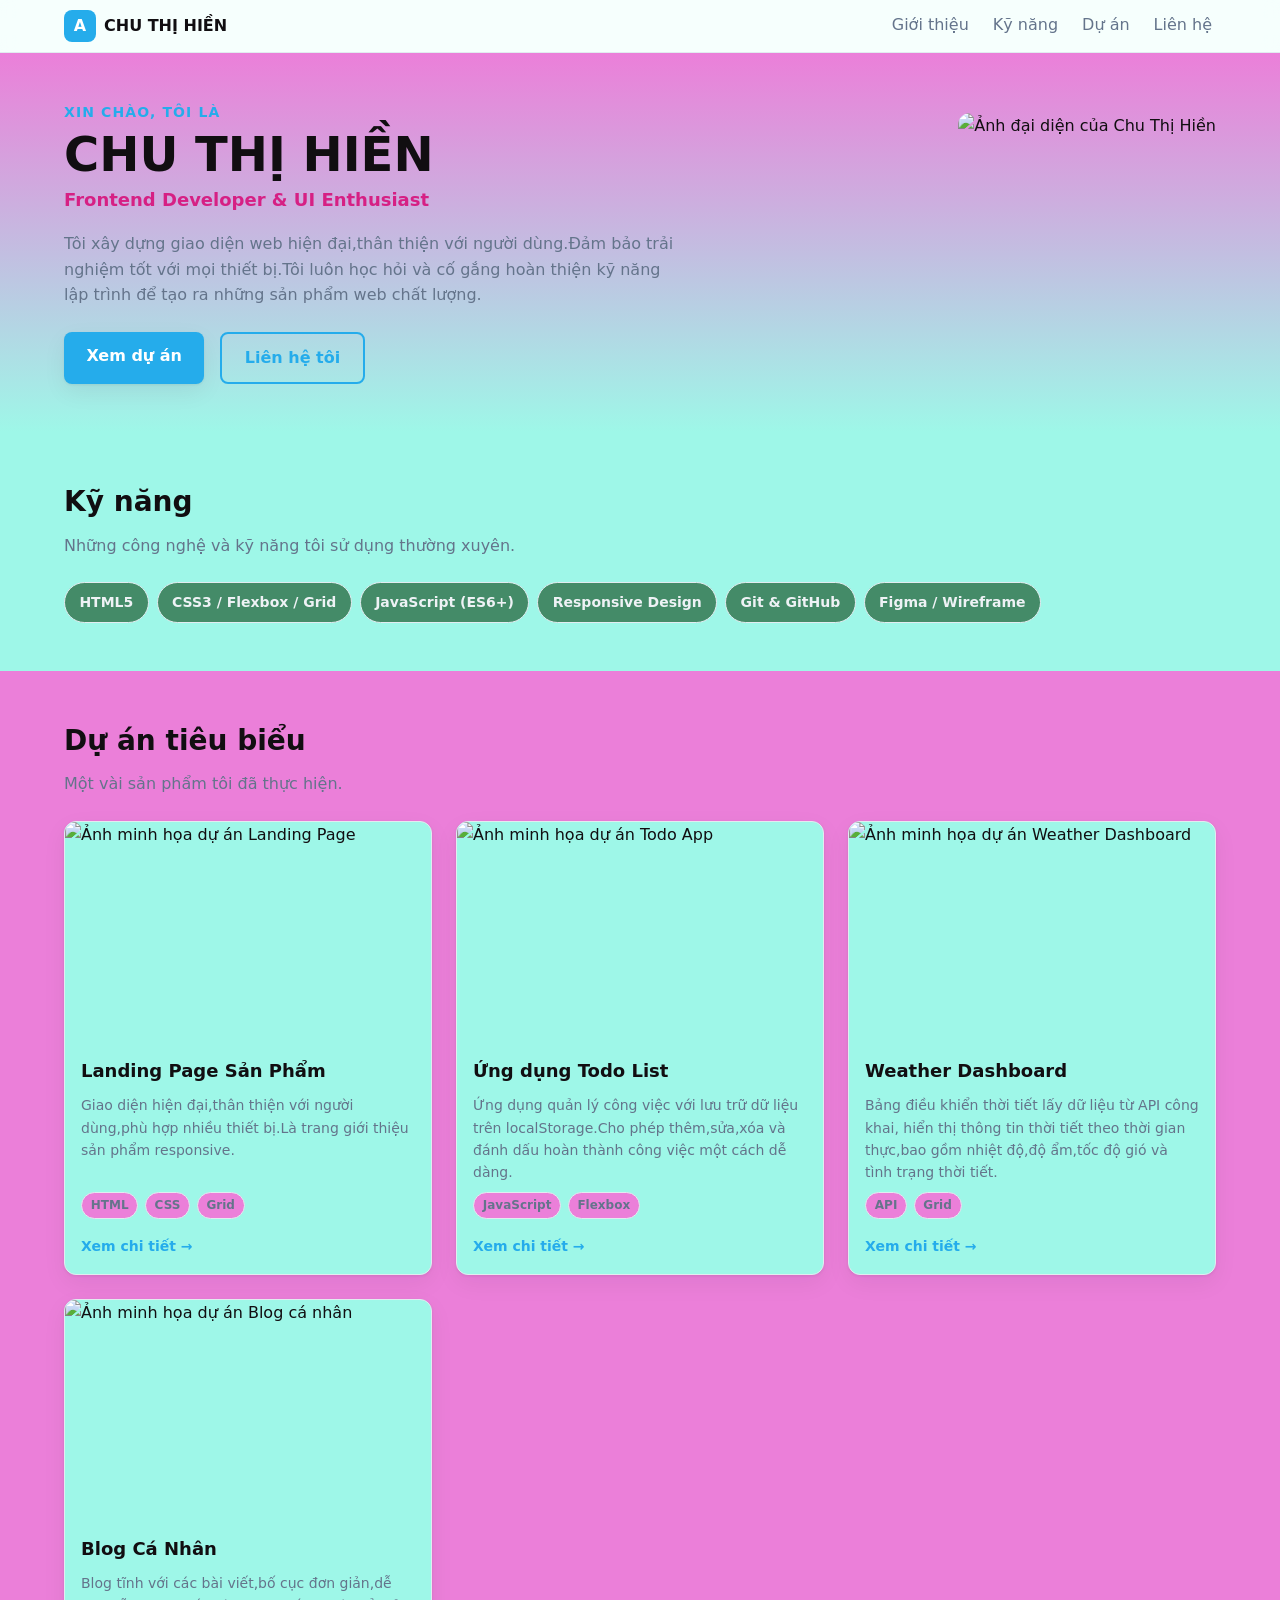
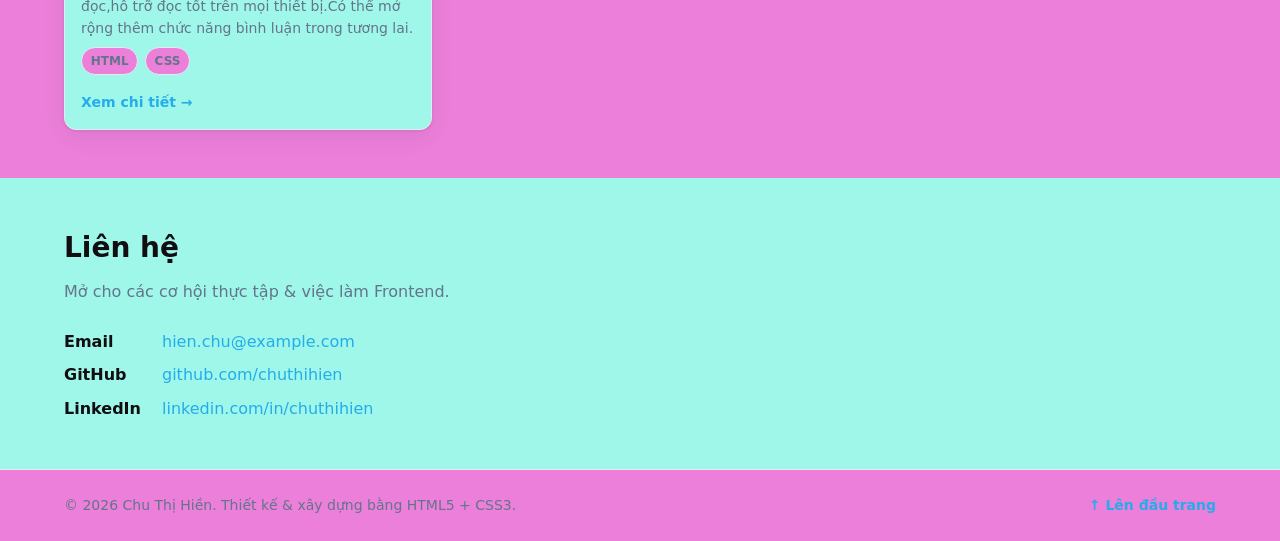
==== index (1).html @ 9459535f "Add index.html" ====
<!DOCTYPE html>
<!-- lang="vi" khai báo ngôn ngữ trang → hỗ trợ screen reader & SEO -->
<html lang="vi">

<head>
  <!-- ========== METADATA BẮT BUỘC ========== -->
  <meta charset="UTF-8" />
  <!-- viewport: nền tảng của responsive mobile-first, khóa tỉ lệ 1:1 với thiết bị -->
  <meta name="viewport" content="width=device-width, initial-scale=1.0" />
  <meta name="description" content="Portfolio CV của CHU THỊ HIỀN – Frontend Developer. Dự án, kỹ năng và thông tin liên hệ." />
  <meta name="author" content="CHU THỊ HIỀN" />
  <title>CHU THỊ HIỀN · Frontend Developer</title>

  <!-- Liên kết tới file CSS tách rời (yêu cầu của bài) -->
  <link rel="stylesheet" href="./assets/css/styles.css" />
  <link rel="stylesheet" href="https://cdnjs.cloudflare.com/ajax/libs/animate.css/4.1.1/animate.min.css" />
</head>

<body>

  <!-- ========================================================== -->
  <!-- HEADER: nhận diện + điều hướng chính                        -->
  <!-- ========================================================== -->
  <header class="site-header animate__animated animate__fadeInDown">
    <div class="container header-inner">
      <!-- Thương hiệu cá nhân -->
      <a class="brand" href="#top" aria-label="Về đầu trang">
        <span class="brand-mark" aria-hidden="true">A</span>
        <span class="brand-name">CHU THỊ HIỀN</span>
      </a>

      <!-- NAV dùng Flexbox (xem styles.css) -->
      <nav class="main-nav" aria-label="Điều hướng chính">
        <ul class="nav-list">
          <li><a href="#about">Giới thiệu</a></li>
          <li><a href="#skills">Kỹ năng</a></li>
          <li><a href="#projects">Dự án</a></li>
          <li><a href="#contact">Liên hệ</a></li>
        </ul>
      </nav>
    </div>
  </header>

  <!-- ========================================================== -->
  <!-- MAIN: toàn bộ nội dung chính của trang                      -->
  <!-- ========================================================== -->
  <main id="top">
    <!-- ----- SECTION: Giới thiệu / Hero ----- -->
    <section id="about" class="hero">
      <div class="container hero-inner">
        <div class="hero-text animate__animated animate__fadeInLeft">
          <p class="eyebrow">Xin chào, tôi là</p>
          <h1 class="hero-title">CHU THỊ HIỀN</h1>
          <p class="hero-role">Frontend Developer &amp; UI Enthusiast</p>
          <p class="hero-desc">
            Tôi xây dựng giao diện web hiện đại,thân thiện với người dùng.Đảm bảo
            trải nghiệm tốt với mọi thiết bị.Tôi luôn học hỏi và cố gắng hoàn thiện
            kỹ năng lập trình để tạo ra những sản phẩm web chất lượng. 
          </p>
          <div class="hero-actions">
            <a class="btn btn-primary" href="#projects">Xem dự án</a>
            <a class="btn btn-outline" href="#contact">Liên hệ tôi</a>
          </div>
        </div>

        <!-- Ảnh đại diện: dùng placeholder, thay bằng ảnh thật của bạn -->
        <figure class="hero-avatar animate__animated animate__fadeInRight">
          <img
            src="./assets/img/co_hoi_nghe_cong_nghe_thong_tin_6_43fd486bcc.jpg"
            alt="Ảnh đại diện của Chu Thị Hiền"
            width="320" height="320" />
        </figure>
      </div>
    </section>

    <!-- ----- SECTION: Kỹ năng ----- -->
    <section id="skills" class="section">
      <div class="container">
        <h2 class="section-title">Kỹ năng</h2>
        <p class="section-sub">Những công nghệ và kỹ năng tôi sử dụng thường xuyên.</p>

        <ul class="skill-grid">
          <li class="skill-chip">HTML5</li>
          <li class="skill-chip">CSS3 / Flexbox / Grid</li>
          <li class="skill-chip">JavaScript (ES6+)</li>
          <li class="skill-chip">Responsive Design</li>
          <li class="skill-chip">Git &amp; GitHub</li>
          <li class="skill-chip">Figma / Wireframe</li>
        </ul>
      </div>
    </section>

    <!-- ----- SECTION: Dự án (danh sách thẻ dùng CSS Grid) ----- -->
    <section id="projects" class="section section-muted">
      <div class="container">
        <h2 class="section-title">Dự án tiêu biểu</h2>
        <p class="section-sub">Một vài sản phẩm tôi đã thực hiện.</p>

        <!-- .project-grid dùng CSS Grid (xem styles.css) -->
        <div class="project-grid">

          <!-- Mỗi thẻ là một <article> độc lập, có thể đứng riêng -->
          <article class="card">
            <img class="card-media"
              src="assets/img/cong-nghe-thong-tin.jpg"
              alt="Ảnh minh họa dự án Landing Page" width="600" height="360" />
            <div class="card-body">
              <h3 class="card-title">Landing Page Sản Phẩm</h3>
              <p class="card-desc">
               Giao diện hiện đại,thân thiện với người dùng,phù hợp nhiều thiết bị.Là trang giới thiệu sản phẩm responsive.
              </p>
              <ul class="tag-list">
                <li>HTML</li>
                <li>CSS</li>
                <li>Grid</li>
              </ul>
              <a class="card-link" href="#">Xem chi tiết →</a>
            </div>
          </article>

          <article class="card">
            <img class="card-media"
              src="assets/img/images.jpg"
              alt="Ảnh minh họa dự án Todo App" width="600" height="360" />
            <div class="card-body">
              <h3 class="card-title">Ứng dụng Todo List</h3>
              <p class="card-desc">
                Ứng dụng quản lý công việc với lưu trữ dữ liệu trên localStorage.Cho phép thêm,sửa,xóa và đánh dấu hoàn thành công việc một cách dễ dàng.
              </p>
              <ul class="tag-list">
                <li>JavaScript</li>
                <li>Flexbox</li>
              </ul>
              <a class="card-link" href="#">Xem chi tiết →</a>
            </div>
          </article>

          <article class="card">
            <img class="card-media"
              src="assets/img/nganh-cntt-1-1.jpg"
              alt="Ảnh minh họa dự án Weather Dashboard" width="600" height="360" />
            <div class="card-body">
              <h3 class="card-title">Weather Dashboard</h3>
              <p class="card-desc">
                Bảng điều khiển thời tiết lấy dữ liệu từ API công khai, hiển thị thông tin thời tiết theo thời gian thực,bao gồm nhiệt độ,độ ẩm,tốc độ gió và tình trạng thời tiết.
              </p>
              <ul class="tag-list">
                <li>API</li>
                <li>Grid</li>
              </ul>
              <a class="card-link" href="#">Xem chi tiết →</a>
            </div>
          </article>

          <article class="card">
            <img class="card-media"
              src="assets/img/31-12-2017-cong-bo-10-su-kien-cong-nghe-thong-tin-truyen-thong-tieu-bieu-nam-2017-22904cea-details-626x400.jpg"
              alt="Ảnh minh họa dự án Blog cá nhân" width="600" height="360" />
            <div class="card-body">
              <h3 class="card-title">Blog Cá Nhân</h3>
              <p class="card-desc">
                Blog tĩnh với các bài viết,bố cục đơn giản,dễ đọc,hỗ trỡ đọc tốt trên mọi thiết bị.Có thể mở rộng thêm chức năng bình luận trong tương lai.
              </p>
              <ul class="tag-list">
                <li>HTML</li>
                <li>CSS</li>
              </ul>
              <a class="card-link" href="#">Xem chi tiết →</a>
            </div>
          </article>

        </div><!-- /.project-grid -->
      </div>
    </section>

    <!-- ----- SECTION: Liên hệ ----- -->
    <section id="contact" class="section">
      <div class="container contact-inner">
        <h2 class="section-title">Liên hệ</h2>
        <p class="section-sub">Mở cho các cơ hội thực tập &amp; việc làm Frontend.</p>

        <ul class="contact-list">
          <li><span class="contact-label">Email</span> <a href="mailto:hien.chu@example.com">hien.chu@example.com</a></li>
          <li><span class="contact-label">GitHub</span> <a href="#">github.com/chuthihien</a></li>
          <li><span class="contact-label">LinkedIn</span> <a href="#">linkedin.com/in/chuthihien</a></li>
        </ul>
      </div>
    </section>

  </main>

  <!-- ========================================================== -->
  <!-- FOOTER                                                      -->
  <!-- ========================================================== -->
  <footer class="site-footer">
    <div class="container footer-inner">
      <p>© 2026 Chu Thị Hiền. Thiết kế &amp; xây dựng bằng HTML5 + CSS3.</p>
      <a href="#top" class="to-top">↑ Lên đầu trang</a>
    </div>
  </footer>

</body>

</html>
---- assets/css/styles.css ----
/* ==========================================================================
   PORTFOLIO CV – styles.css
   Chiến lược: MOBILE-FIRST
   - Mặc định (ngoài media query) = giao diện cho màn hình nhỏ nhất (~360px)
   - @media (min-width: 768px)  → nâng cấp cho tablet
   - @media (min-width: 1280px) → nâng cấp cho desktop
   ========================================================================== */

/* ==========================================================================
   1. DESIGN TOKENS – biến hệ thống thị giác (màu, chữ, khoảng cách, bo góc)
   Dùng custom properties để thay đổi tập trung, nhất quán toàn trang.
   ========================================================================== */
:root {
  /* --- Bảng màu --- */
  --color-primary: #25aceb;      /* xanh thương hiệu */
  --color-primary-dark: #eef2f5;
  --color-accent: #d62084;       /* tím nhấn */
  --color-text: #110e11;         /* chữ chính */
  --color-text-soft: #64748b;    /* chữ phụ */
  --color-bg: #9ef7e8;           /* nền trang */
  --color-surface: #eb7fd9;      /* nền vùng nhấn */
  --color-border: #e2ecf0;       /* viền */
  --color-chip: #448b68;         /* nền chip kỹ năng */

  /* --- Typography --- */
  --font-base: system-ui, -apple-system, "Segoe UI", Roboto, Helvetica, Arial, sans-serif;
  --fs-sm: 0.875rem;   /* 14px */
  --fs-base: 1rem;     /* 16px */
  --fs-lg: 1.125rem;   /* 18px */
  --fs-h2: 1.5rem;     /* 24px */
  --fs-h1: 2rem;       /* 32px (sẽ tăng ở desktop) */
  --lh-base: 1.6;

  /* --- Khoảng cách (spacing scale) --- */
  --space-1: 0.5rem;
  --space-2: 1rem;
  --space-3: 1.5rem;
  --space-4: 2rem;
  --space-5: 3rem;

  /* --- Bố cục --- */
  --container-max: 1200px;
  --radius: 12px;
  --radius-sm: 8px;
  --shadow: 0 1px 3px rgba(15, 23, 42, 0.08), 0 8px 24px rgba(15, 23, 42, 0.06);
}

/* ==========================================================================
   2. CHUẨN HÓA BOX MODEL + RESET CƠ BẢN
   ========================================================================== */
*,
*::before,
*::after {
  box-sizing: border-box;   /* width đã bao gồm padding + border → dễ tính toán */
}

* {
  margin: 0;
  padding: 0;
}

html {
  scroll-behavior: smooth;        /* cuộn mượt khi bấm nav */
  -webkit-text-size-adjust: 100%; /* chống iOS tự phóng chữ */
}

body {
  font-family: var(--font-base);
  font-size: var(--fs-base);
  line-height: var(--lh-base);
  color: var(--color-text);
  background: var(--color-bg);
  overflow-x: hidden; /* LƯỚI AN TOÀN chống cuộn ngang; bố cục bên dưới vẫn tự đúng */
}

img {
  display: block;
  max-width: 100%;  /* ảnh không bao giờ tràn khung → không gây cuộn ngang */
  height: auto;
}

a {
  color: inherit;
  text-decoration: none;
}

ul {
  list-style: none;
}

/* ==========================================================================
   3. LAYOUT DÙNG LẠI – .container
   ========================================================================== */
.container {
  width: 100%;
  max-width: var(--container-max);
  margin-inline: auto;
  padding-inline: var(--space-2); /* lề ngang an toàn trên mobile */
}

.section {
  padding-block: var(--space-5);
}

.section-muted {
  background: var(--color-surface);
}

.section-title {
  font-size: var(--fs-h2);
  margin-bottom: var(--space-1);
}

.section-sub {
  color: var(--color-text-soft);
  margin-bottom: var(--space-3);
}

/* ==========================================================================
   4. HEADER + NAV (FLEXBOX)
   Mobile: thương hiệu trên, menu xuống dòng và tự wrap → không tràn ngang.
   ========================================================================== */
.site-header {
  position: sticky;
  top: 0;
  z-index: 10;
  background: rgba(255, 255, 255, 0.9);
  backdrop-filter: blur(8px);
  border-bottom: 1px solid var(--color-border);
}

.header-inner {
  display: flex;             /* FLEXBOX */
  flex-wrap: wrap;           /* cho phép xuống dòng trên màn hình hẹp */
  align-items: center;
  justify-content: space-between;
  gap: var(--space-1);
  padding-block: var(--space-1);
}

.brand {
  display: flex;
  align-items: center;
  gap: var(--space-1);
  font-weight: 700;
}

.brand-mark {
  display: grid;
  place-items: center;
  width: 2rem;
  height: 2rem;
  border-radius: var(--radius-sm);
  background: var(--color-primary);
  color: #fff;
  font-weight: 800;
}

/* Danh sách nav cũng là flex container */
.nav-list {
  display: flex;            /* FLEXBOX cho thanh điều hướng */
  flex-wrap: wrap;
  gap: var(--space-2);
}

.nav-list a {
  display: inline-block;
  padding: 0.25rem 0.25rem;
  color: var(--color-text-soft);
  font-weight: 500;
  border-bottom: 2px solid transparent;
  transition: color 0.15s, border-color 0.15s;
}

.nav-list a:hover,
.nav-list a:focus-visible {
  color: var(--color-primary);
  border-bottom-color: var(--color-primary);
}

/* ==========================================================================
   5. HERO / GIỚI THIỆU
   Mobile: xếp dọc (text trên, avatar dưới). Desktop: 2 cột.
   ========================================================================== */
.hero {
  padding-block: var(--space-5);
  background: linear-gradient(180deg, var(--color-surface), var(--color-bg));
}

.hero-inner {
  display: flex;
  flex-direction: column;     /* mobile-first: xếp dọc */
  gap: var(--space-4);
  align-items: flex-start;
}

.eyebrow {
  color: var(--color-primary);
  font-weight: 600;
  text-transform: uppercase;
  letter-spacing: 0.08em;
  font-size: var(--fs-sm);
}

.hero-title {
  font-size: var(--fs-h1);
  line-height: 1.15;
  margin-block: 0.25rem;
}

.hero-role {
  font-size: var(--fs-lg);
  color: var(--color-accent);
  font-weight: 600;
  margin-bottom: var(--space-2);
}

.hero-desc {
  color: var(--color-text-soft);
  max-width: 60ch;
  margin-bottom: var(--space-3);
}

.hero-actions {
  display: flex;
  flex-wrap: wrap;
  gap: var(--space-2);
}

.hero-avatar img {
  border-radius: var(--radius);
  /* box-shadow: var(--shadow); */
  width: 100%;
  /* max-width: 260px; */
}

/* --- Nút bấm --- */
.btn {
  display: inline-block;
  padding: 0.7rem 1.4rem;
  border-radius: var(--radius-sm);
  font-weight: 600;
  text-align: center;
  transition: transform 0.12s, background 0.15s, box-shadow 0.15s;
}

.btn:active { transform: translateY(1px); }

.btn-primary {
  background: var(--color-primary);
  color: #fff;
  box-shadow: var(--shadow);
}
.btn-primary:hover { background: var(--color-primary-dark); }

.btn-outline {
  border: 2px solid var(--color-primary);
  color: var(--color-primary);
}
.btn-outline:hover { background: var(--color-chip); }

/* ==========================================================================
   6. KỸ NĂNG – chip tự wrap bằng flex
   ========================================================================== */
.skill-grid {
  display: flex;
  flex-wrap: wrap;
  gap: var(--space-1);
}

.skill-chip {
  background: var(--color-chip);
  color: var(--color-primary-dark);
  border: 1px solid var(--color-border);
  padding: 0.5rem 0.9rem;
  border-radius: 999px;
  font-size: var(--fs-sm);
  font-weight: 600;
}

/* ==========================================================================
   7. DỰ ÁN – CSS GRID cho danh sách thẻ
   Mobile: 1 cột. Tablet: 2 cột. Desktop: 3 cột.
   ========================================================================== */
.project-grid {
  display: grid;                       /* CSS GRID */
  grid-template-columns: 1fr;          /* mobile-first: 1 cột */
  gap: var(--space-3);
}

.card {
  background: var(--color-bg);
  border: 1px solid var(--color-border);
  border-radius: var(--radius);
  overflow: hidden;                    /* bo góc gọn cả ảnh */
  box-shadow: var(--shadow);
  display: flex;
  flex-direction: column;
  transition: transform 0.15s, box-shadow 0.15s;
}

.card:hover {
  transform: translateY(-4px);
  box-shadow: 0 12px 32px rgba(15, 23, 42, 0.12);
}

.card-media {
  width: 100%;
  aspect-ratio: 5 / 3;                 /* giữ tỉ lệ ảnh ổn định */
  object-fit: cover;
}

.card-body {
  padding: var(--space-2);
  display: flex;
  flex-direction: column;
  gap: var(--space-1);
  flex: 1;                             /* các thẻ cao bằng nhau trong grid */
}

.card-title { font-size: var(--fs-lg); }

.card-desc {
  color: var(--color-text-soft);
  font-size: var(--fs-sm);
  flex: 1;
}

.tag-list {
  display: flex;
  flex-wrap: wrap;
  gap: 0.4rem;
}

.tag-list li {
  font-size: 0.75rem;
  font-weight: 600;
  color: var(--color-text-soft);
  background: var(--color-surface);
  border: 1px solid var(--color-border);
  padding: 0.2rem 0.55rem;
  border-radius: 999px;
}

.card-link {
  color: var(--color-primary);
  font-weight: 600;
  font-size: var(--fs-sm);
  margin-top: var(--space-1);
}

/* ==========================================================================
   8. LIÊN HỆ
   ========================================================================== */
.contact-list {
  display: flex;
  flex-direction: column;
  gap: var(--space-1);
}

.contact-list li {
  display: flex;
  flex-wrap: wrap;
  gap: var(--space-1);
  align-items: baseline;
}

.contact-label {
  min-width: 90px;
  font-weight: 700;
  color: var(--color-text);
}

.contact-list a { color: var(--color-primary); }
.contact-list a:hover { text-decoration: underline; }

/* ==========================================================================
   9. FOOTER
   ========================================================================== */
.site-footer {
  border-top: 1px solid var(--color-border);
  background: var(--color-surface);
  padding-block: var(--space-3);
}

.footer-inner {
  display: flex;
  flex-wrap: wrap;
  gap: var(--space-1);
  align-items: center;
  justify-content: space-between;
  color: var(--color-text-soft);
  font-size: var(--fs-sm);
}

.to-top { color: var(--color-primary); font-weight: 600; }

/* ==========================================================================
   10. MEDIA QUERIES – nâng cấp theo breakpoint (mobile-first)
   ========================================================================== */

/* ----- TABLET: ≥ 768px ----- */
@media (min-width: 768px) {
  :root {
    --fs-h1: 2.5rem;   /* 40px */
    --fs-h2: 1.75rem;  /* 28px */
  }

  .container { padding-inline: var(--space-3); }

  /* Hero chuyển sang 2 cột */
  .hero-inner {
    flex-direction: row;
    align-items: center;
    justify-content: space-between;
  }
  .hero-text { flex: 1; }
  .hero-avatar img { max-width: 300px; }

  /* Lưới dự án: 2 cột */
  .project-grid {
    grid-template-columns: repeat(2, 1fr);
  }
}

/* ----- DESKTOP: ≥ 1280px ----- */
@media (min-width: 1280px) {
  :root {
    --fs-h1: 3rem;     /* 48px */
  }

  /* Lưới dự án: 3 cột */
  .project-grid {
    grid-template-columns: repeat(3, 1fr);
  }

  .hero-avatar img { max-width: 340px; }
}

/* ==========================================================================
   11. HỖ TRỢ TIẾP CẬN & ƯA THÍCH NGƯỜI DÙNG
   ========================================================================== */
:focus-visible {
  outline: 3px solid var(--color-accent);
  outline-offset: 2px;
  border-radius: 4px;
}

@media (prefers-reduced-motion: reduce) {
  * {
    animation: none !important;
    transition: none !important;
    scroll-behavior: auto !important;
  }
}
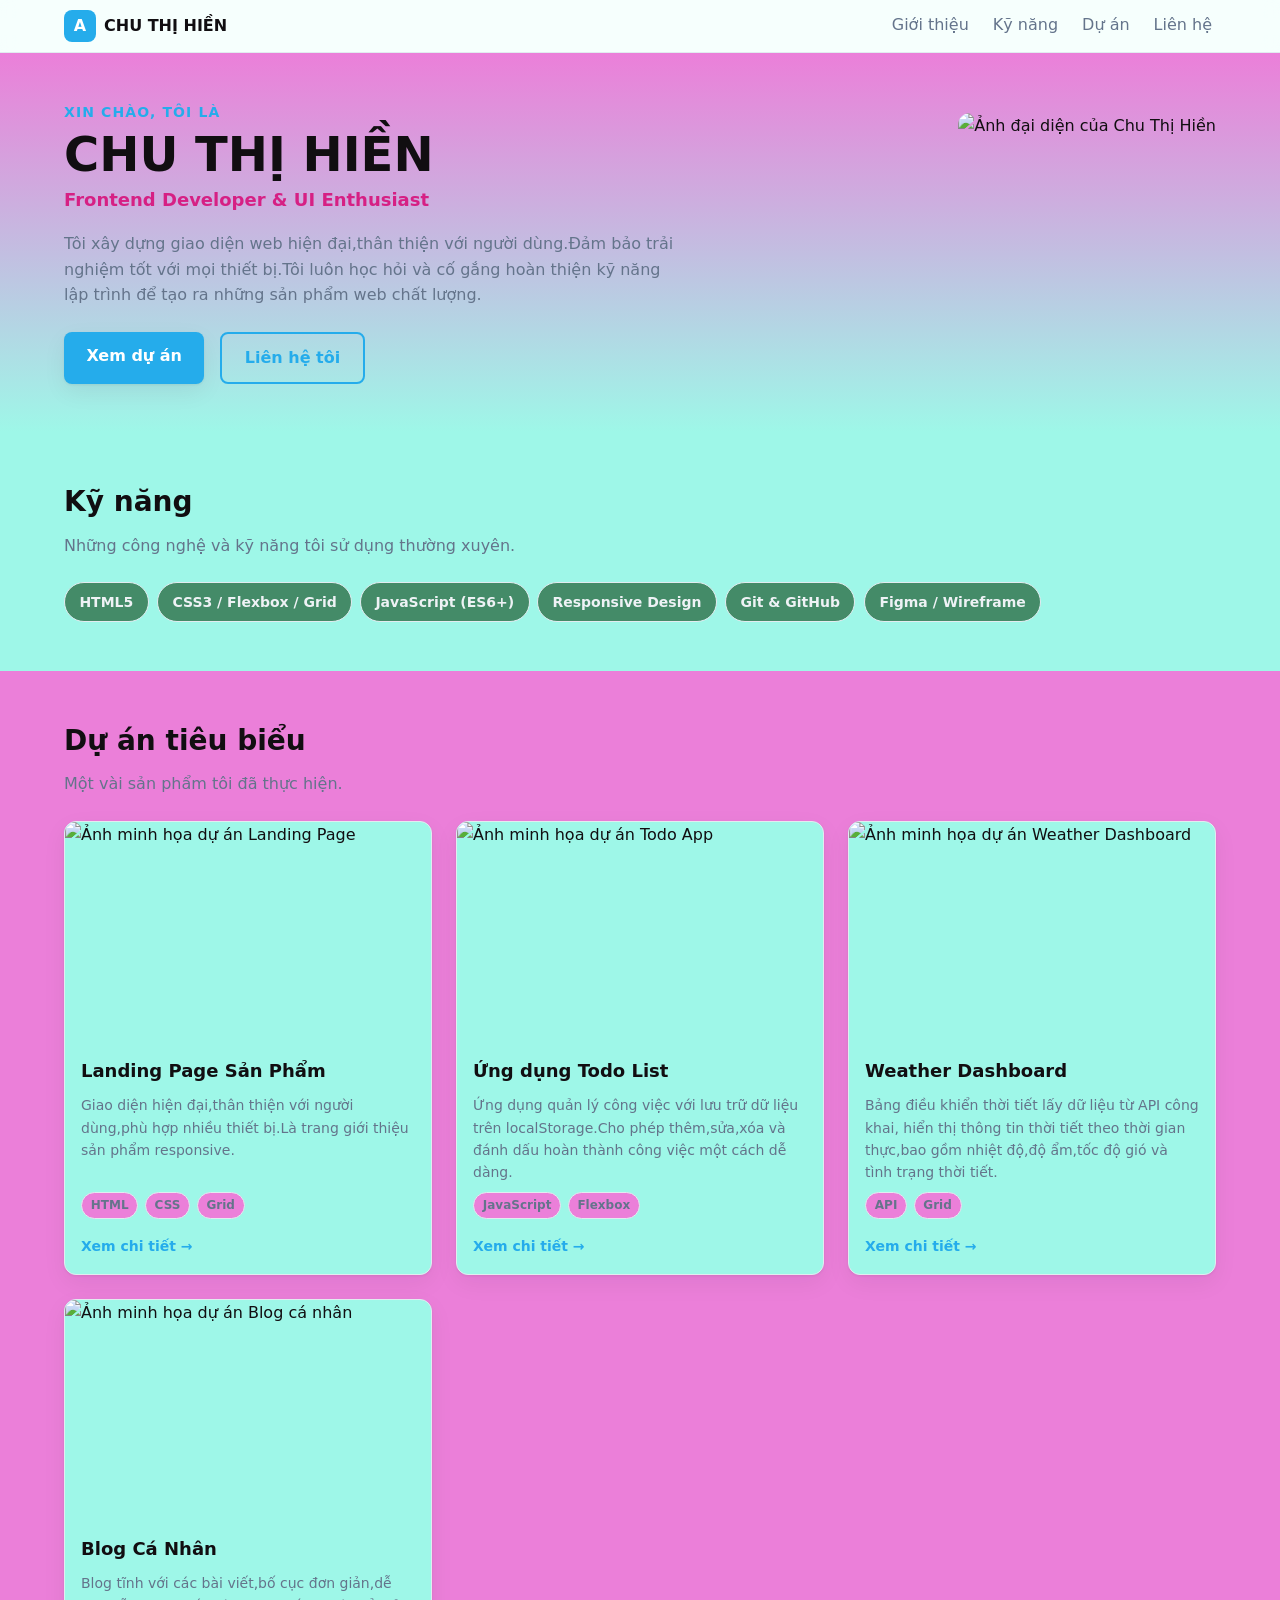
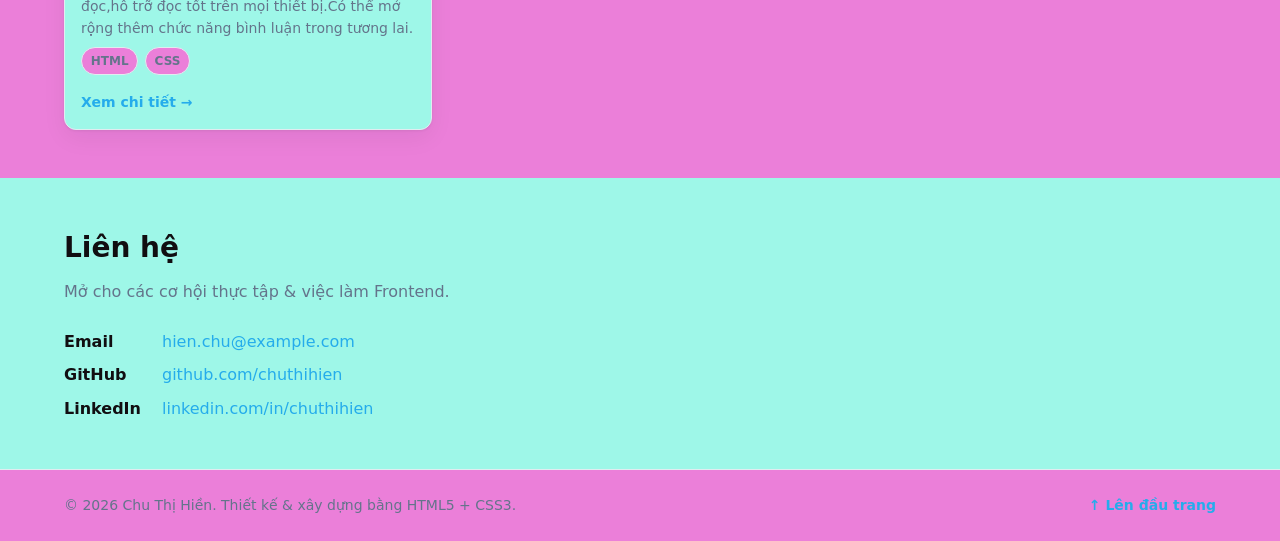
==== commit 00293879: "Add portfolio with Animate.css animations" ====
--- a/index (1).html
+++ b/index (1).html
@@ -76,16 +76,16 @@
     <!-- ----- SECTION: Kỹ năng ----- -->
     <section id="skills" class="section">
       <div class="container">
-        <h2 class="section-title">Kỹ năng</h2>
-        <p class="section-sub">Những công nghệ và kỹ năng tôi sử dụng thường xuyên.</p>
+        <h2 class="section-title animate__animated animate__fadeInUp">Kỹ năng</h2>
+        <p class="section-sub animate__animated animate__fadeInUp animate__delay-1s">Những công nghệ và kỹ năng tôi sử dụng thường xuyên.</p>
 
         <ul class="skill-grid">
-          <li class="skill-chip">HTML5</li>
-          <li class="skill-chip">CSS3 / Flexbox / Grid</li>
-          <li class="skill-chip">JavaScript (ES6+)</li>
-          <li class="skill-chip">Responsive Design</li>
-          <li class="skill-chip">Git &amp; GitHub</li>
-          <li class="skill-chip">Figma / Wireframe</li>
+          <li class="skill-chip animate__animated animate__zoomIn">HTML5</li>
+          <li class="skill-chip animate__animated animate__zoomIn animate__delay-1s">CSS3 / Flexbox / Grid</li>
+          <li class="skill-chip animate__animated animate__zoomIn animate__delay-2s">JavaScript (ES6+)</li>
+          <li class="skill-chip animate__animated animate__zoomIn animate__delay-3s">Responsive Design</li>
+          <li class="skill-chip animate__animated animate__zoomIn animate__delay-4s">Git &amp; GitHub</li>
+          <li class="skill-chip animate__animated animate__zoomIn animate__delay-5s">Figma / Wireframe</li>
         </ul>
       </div>
     </section>
@@ -93,14 +93,14 @@
     <!-- ----- SECTION: Dự án (danh sách thẻ dùng CSS Grid) ----- -->
     <section id="projects" class="section section-muted">
       <div class="container">
-        <h2 class="section-title">Dự án tiêu biểu</h2>
-        <p class="section-sub">Một vài sản phẩm tôi đã thực hiện.</p>
+        <h2 class="section-title animate__animated animate__fadeInUp">Dự án tiêu biểu</h2>
+        <p class="section-sub animate__animated animate__fadeInUp animate__delay-1s">Một vài sản phẩm tôi đã thực hiện.</p>
 
         <!-- .project-grid dùng CSS Grid (xem styles.css) -->
         <div class="project-grid">
 
           <!-- Mỗi thẻ là một <article> độc lập, có thể đứng riêng -->
-          <article class="card">
+          <article class="card animate__animated animate__fadeInUp">
             <img class="card-media"
               src="assets/img/cong-nghe-thong-tin.jpg"
               alt="Ảnh minh họa dự án Landing Page" width="600" height="360" />
@@ -118,7 +118,7 @@
             </div>
           </article>
 
-          <article class="card">
+          <article class="card animate__animated animate__fadeInUp animate__delay-1s">
             <img class="card-media"
               src="assets/img/images.jpg"
               alt="Ảnh minh họa dự án Todo App" width="600" height="360" />
@@ -135,7 +135,7 @@
             </div>
           </article>
 
-          <article class="card">
+          <article class="card animate__animated animate__fadeInUp animate__delay-2s">
             <img class="card-media"
               src="assets/img/nganh-cntt-1-1.jpg"
               alt="Ảnh minh họa dự án Weather Dashboard" width="600" height="360" />
@@ -152,7 +152,7 @@
             </div>
           </article>
 
-          <article class="card">
+          <article class="card animate__animated animate__fadeInUp animate__delay-3s">
             <img class="card-media"
               src="assets/img/31-12-2017-cong-bo-10-su-kien-cong-nghe-thong-tin-truyen-thong-tieu-bieu-nam-2017-22904cea-details-626x400.jpg"
               alt="Ảnh minh họa dự án Blog cá nhân" width="600" height="360" />
@@ -176,10 +176,10 @@
     <!-- ----- SECTION: Liên hệ ----- -->
     <section id="contact" class="section">
       <div class="container contact-inner">
-        <h2 class="section-title">Liên hệ</h2>
-        <p class="section-sub">Mở cho các cơ hội thực tập &amp; việc làm Frontend.</p>
-
-        <ul class="contact-list">
+        <h2 class="section-title animate__animated animate__fadeInUp">Liên hệ</h2>
+        <p class="section-sub animate__animated animate__fadeInUp animate__delay-1s">Mở cho các cơ hội thực tập &amp; việc làm Frontend.</p>
+
+        <ul class="contact-list animate__animated animate__fadeInUp animate__delay-2s">
           <li><span class="contact-label">Email</span> <a href="mailto:hien.chu@example.com">hien.chu@example.com</a></li>
           <li><span class="contact-label">GitHub</span> <a href="#">github.com/chuthihien</a></li>
           <li><span class="contact-label">LinkedIn</span> <a href="#">linkedin.com/in/chuthihien</a></li>
@@ -192,7 +192,7 @@
   <!-- ========================================================== -->
   <!-- FOOTER                                                      -->
   <!-- ========================================================== -->
-  <footer class="site-footer">
+  <footer class="site-footer animate__animated animate__fadeIn">
     <div class="container footer-inner">
       <p>© 2026 Chu Thị Hiền. Thiết kế &amp; xây dựng bằng HTML5 + CSS3.</p>
       <a href="#top" class="to-top">↑ Lên đầu trang</a>
